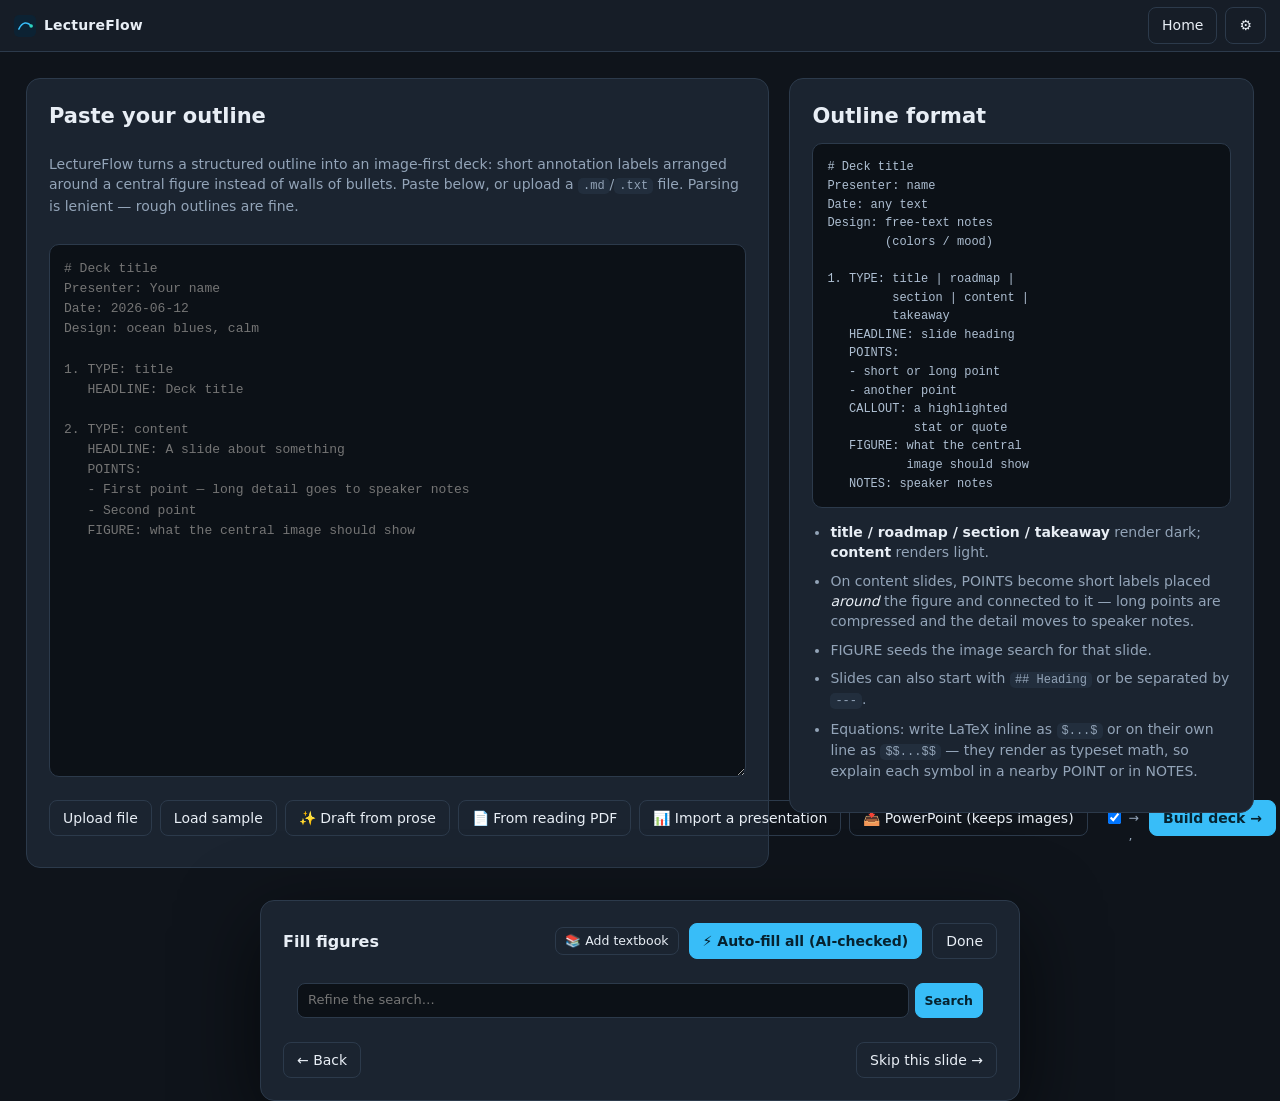
==== index.html @ a4011880 "AI-checked auto-fill + persistent textbook figure library Auto-fill no longer places the first image" ====
<!DOCTYPE html>
<html lang="en">
<head>
<meta charset="UTF-8">
<meta name="viewport" content="width=device-width, initial-scale=1.0">
<title>LectureFlow — image-first presentation builder</title>
<link rel="icon" href="data:image/svg+xml,<svg xmlns='http://www.w3.org/2000/svg' viewBox='0 0 100 100'><rect width='100' height='100' rx='18' fill='%230c2233'/><path d='M22 64 C 38 30, 62 30, 78 50' stroke='%2338bdf8' stroke-width='7' fill='none' stroke-linecap='round'/><circle cx='78' cy='50' r='8' fill='%232dd4bf'/></svg>">
<link rel="stylesheet" href="styles.css">
</head>
<body>

<header id="topbar">
  <div class="brand" id="brand" title="LectureFlow">
    <svg class="brand-mark" viewBox="0 0 100 100" width="22" height="22"><rect width="100" height="100" rx="18" fill="#0c2233"/><path d="M22 64 C 38 30, 62 30, 78 50" stroke="#38bdf8" stroke-width="7" fill="none" stroke-linecap="round"/><circle cx="78" cy="50" r="8" fill="#2dd4bf"/></svg>
    <span class="brand-name">LectureFlow</span>
  </div>
  <input id="deck-title" type="text" placeholder="Untitled deck" spellcheck="false">
  <div class="topbar-actions">
    <button id="btn-undo" class="btn ghost" title="Undo (Ctrl/Cmd+Z)" disabled>↶</button>
    <button id="btn-redo" class="btn ghost" title="Redo (Ctrl/Cmd+Shift+Z)" disabled>↷</button>
    <button id="btn-save" class="btn ghost" title="All changes saved" hidden>✓ Saved</button>
    <button id="btn-decks"   class="btn ghost" title="Home — all your decks">Home</button>
    <button id="btn-outline" class="btn ghost" title="Paste a new outline">＋ Outline</button>
    <div class="dropdown">
      <button id="btn-export" class="btn ghost">Export ▾</button>
      <div class="dropdown-menu" id="export-menu">
        <button id="export-drive">Save to Drive ☁</button>
        <button id="export-pptx">PowerPoint (.pptx)</button>
        <button id="export-pdf">PDF (print)</button>
        <button id="export-html">Standalone HTML</button>
        <button id="export-handout" title="Re-describes every image by looking at it (AI), then downloads a screen-reader-friendly handout for Canvas. Your hand-written descriptions are kept. Upload the .html as a page or Save as PDF.">Accessible export ♿</button>
        <button id="export-outline" title="Download this deck's text as an outline you can bulk-edit and rebuild">Outline (.txt)</button>
      </div>
    </div>
    <button id="btn-settings" class="btn ghost" title="Image provider API keys">⚙</button>
    <button id="btn-present" class="btn primary">▶ Present</button>
  </div>
</header>

<!-- ===================== OUTLINE SCREEN ===================== -->
<main id="screen-outline" class="screen">
  <div class="outline-grid">
    <section class="card outline-left">
      <h1>Paste your outline</h1>
      <p class="muted">LectureFlow turns a structured outline into an image-first deck: short annotation
      labels arranged around a central figure instead of walls of bullets. Paste below, or upload a
      <code>.md</code>/<code>.txt</code> file. Parsing is lenient — rough outlines are fine.</p>
      <textarea id="outline-text" spellcheck="false" placeholder="# Deck title
Presenter: Your name
Date: 2026-06-12
Design: ocean blues, calm

1. TYPE: title
   HEADLINE: Deck title

2. TYPE: content
   HEADLINE: A slide about something
   POINTS:
   - First point — long detail goes to speaker notes
   - Second point
   FIGURE: what the central image should show"></textarea>
      <div class="row outline-actions">
        <button id="btn-outline-file"   class="btn ghost">Upload file</button>
        <button id="btn-outline-sample" class="btn ghost">Load sample</button>
        <button id="btn-outline-prose"  class="btn ghost" title="Paste prose or notes and draft a LectureFlow outline from it">✨ Draft from prose</button>
        <button id="btn-outline-pdf"    class="btn ghost" title="Pick a reading PDF and convert it straight into a LectureFlow outline (uses your Anthropic API key)">📄 From reading PDF</button>
        <button id="btn-outline-import" class="btn ghost" title="Import an existing slide deck (PDF with selectable text) and restyle it into your outline — dense slides are split automatically (uses your Anthropic API key)">📊 Import a presentation</button>
        <button id="btn-outline-pptx"   class="btn ghost" title="Import a PowerPoint (.pptx) directly into a built deck — keeps every image, moves the full text into speaker notes, adds a takeaway to each slide, then pick a theme to restyle (takeaways use your Anthropic API key)">📥 PowerPoint (keeps images)</button>
        <span class="spacer"></span>
        <label class="check" title="Convert em dashes (—) in your outline into commas so labels read as flowing clauses"><input type="checkbox" id="outline-dedash" checked> — → ,</label>
        <button id="btn-outline-build"  class="btn primary">Build deck →</button>
      </div>
    </section>
    <aside class="card outline-right">
      <h2>Outline format</h2>
      <pre class="fmt"># Deck title
Presenter: name
Date: any text
Design: free-text notes
        (colors / mood)

1. TYPE: title | roadmap |
         section | content |
         takeaway
   HEADLINE: slide heading
   POINTS:
   - short or long point
   - another point
   CALLOUT: a highlighted
            stat or quote
   FIGURE: what the central
           image should show
   NOTES: speaker notes</pre>
      <ul class="fmt-notes">
        <li><b>title / roadmap / section / takeaway</b> render dark; <b>content</b> renders light.</li>
        <li>On content slides, POINTS become short labels placed <i>around</i> the figure and connected to it — long points are compressed and the detail moves to speaker notes.</li>
        <li>FIGURE seeds the image search for that slide.</li>
        <li>Slides can also start with <code>## Heading</code> or be separated by <code>---</code>.</li>
        <li>Equations: write LaTeX inline as <code>$...$</code> or on their own line as <code>$$...$$</code> — they render as typeset math, so explain each symbol in a nearby POINT or in NOTES.</li>
      </ul>
    </aside>
  </div>
</main>

<!-- ===================== HOME SCREEN ===================== -->
<main id="screen-home" class="screen" hidden>
  <aside id="home-side">
    <h2>Folders</h2>
    <ul id="folder-list"></ul>
    <button id="btn-new-folder" class="btn small wide">＋ New folder</button>
  </aside>
  <section id="home-main">
    <div id="home-head">
      <h1 id="home-title">All decks</h1>
      <label id="home-sort-wrap" title="Order the decks">
        <select id="home-sort">
          <option value="recent">Recent</option>
          <option value="number">By number (#)</option>
          <option value="name">Name A–Z</option>
        </select>
      </label>
      <span class="spacer"></span>
      <button id="btn-bulk-access" class="btn ghost" hidden title="For each checked deck: re-describe every image (AI), then bundle the slides + accessible handout into one ZIP for Canvas">♿ Accessible export (0)</button>
      <button id="btn-bulk-delete" class="btn ghost danger" hidden title="Delete the decks you've checked">🗑 Delete selected (0)</button>
      <button id="btn-taste" class="btn ghost" title="Analyze the decks you've starred to learn your lecture-design taste">✨ Taste</button>
      <button id="btn-drive" class="btn ghost" title="Browse and open decks from Google Drive">☁ Drive</button>
      <button id="btn-import-deck" class="btn ghost">Import deck</button>
      <button id="btn-batch-outline" class="btn ghost" title="Build a separate deck from each outline .txt file you pick">Batch from outlines</button>
      <button id="btn-from-template" class="btn ghost" title="Start a new deck from a saved skeleton">From template</button>
      <button id="btn-figlib" class="btn ghost" title="Add your course textbook (PDF) once — its figures and captions are saved so Auto-fill checks the textbook before the web">📚 Textbook figures</button>
      <button id="btn-home-pptx" class="btn ghost" title="Import a PowerPoint (.pptx) directly into a built deck — keeps every image, moves the full text into speaker notes, adds a takeaway to each slide, then pick a theme to restyle (takeaways use your Anthropic API key)">📥 Import PowerPoint</button>
      <button id="btn-new-deck" class="btn primary">＋ New deck</button>
    </div>
    <div id="home-grid"></div>
  </section>
</main>

<!-- ===================== EDITOR SCREEN ===================== -->
<main id="screen-editor" class="screen" hidden>

  <!-- left: slide rail -->
  <aside id="rail">
    <ol id="rail-list"></ol>
    <div class="rail-foot">
      <button id="btn-add-slide" class="btn small wide">＋ Slide</button>
      <button id="btn-add-recaps" class="btn small wide" title="Insert (or refresh) a roadmap recap slide before each section, with that section's stop highlighted">🗺 Recap slides</button>
      <button id="btn-fill-figures" class="btn small wide" title="Find a licensed image for every slide that's missing one, in one pass">🖼 Fill figures</button>
    </div>
  </aside>

  <!-- center: canvas -->
  <section id="stage">
    <div id="canvas-toolbar">
      <label>Type
        <select id="type-select">
          <option value="title">Title</option>
          <option value="roadmap">Roadmap</option>
          <option value="section">Section</option>
          <option value="content">Content</option>
          <option value="takeaway">Takeaway</option>
        </select>
      </label>
      <label>Theme
        <select id="theme-select">
          <option value="">Auto</option>
          <option value="dark">Dark</option>
          <option value="light">Light</option>
        </select>
      </label>
      <button id="btn-check" class="btn small" title="Scan the whole deck for readability and structure issues before you present">✓ Check</button>
      <button id="btn-relayout" class="btn small" title="Reset image and label positions to the automatic layout">✦ Re-layout</button>
      <button id="btn-smart-trim" class="btn small" title="Shorten this slide's labels in your learned style — the full text stays in speaker notes and is restorable">✨ Trim labels</button>
      <button id="btn-add-label" class="btn small" title="Add an annotation label">＋ Label</button>
      <button id="btn-add-text" class="btn small" title="Add a free text box">＋ Text</button>
      <button id="btn-add-overlay" class="btn small" title="Add a recurring element shown on every slide (edit it once, updates everywhere)">↻ Recurring</button>
      <button id="btn-add-arrow" class="btn small" title="Draw an arrow between any two points (for flows and concept diagrams)">→</button>
      <span class="sep"></span>
      <span id="sel-tools" hidden>
        <select id="sel-scope" class="sel-scope" hidden title="Which slides this recurring element appears on">
          <option value="all">On all slides</option>
          <option value="content">Content slides</option>
          <option value="title">Title slides</option>
          <option value="section">Section slides</option>
          <option value="takeaway">Takeaway slides</option>
          <option value="roadmap">Roadmap slides</option>
        </select>
        <button id="sel-align-left" class="btn small" title="Align text left" data-align="left">L</button>
        <button id="sel-align-center" class="btn small" title="Align text center" data-align="center">C</button>
        <button id="sel-align-right" class="btn small" title="Align text right" data-align="right">R</button>
        <span class="sel-color-group" title="Text color">
          <input type="color" id="sel-color">
          <button id="sel-color-reset" class="btn small" title="Reset text color">⟲</button>
        </span>
        <span class="sel-color-group" title="Background fill">
          <input type="color" id="sel-bg">
          <button id="sel-bg-clear" class="btn small" title="Remove background fill">⊘</button>
        </span>
        <button id="sel-chip" class="btn small" title="Switch this label between a dark fill (white text) and a beige fill (dark text)">◐</button>
        <button id="sel-truncate" class="btn small" title="Truncate label: click a word to cut the tail there; drag across words to cut a middle piece. Original is kept and restorable.">✄</button>
        <button id="sel-split" class="btn small" title="Split off the truncated tail into a follow-up label. Or: double-click a label, click where to cut, and press Enter twice to split there.">↪</button>
        <button id="sel-front" class="btn small" title="Bring forward">▲</button>
        <button id="sel-back"  class="btn small" title="Send backward">▼</button>
        <button id="sel-cutout" class="btn small" title="Toggle background cut-out (free, in-browser). Alt-click for an HD pass via your remove.bg / PhotoRoom key.">✂</button>
        <button id="sel-alt" class="btn small" title="Edit this image's description (alt text) for accessibility">✎ Alt</button>
        <button id="sel-delete" class="btn small danger" title="Delete element">✕</button>
      </span>
      <span class="spacer"></span>
      <button id="btn-dup-slide" class="btn small" title="Duplicate slide">⧉</button>
      <button id="btn-del-slide" class="btn small danger" title="Delete slide">🗑</button>
      <span id="slide-pos" class="muted"></span>
    </div>

    <div id="canvas-wrap"><div id="canvas-scale"><div id="canvas"></div></div></div>

    <div id="notes-wrap">
      <label for="speaker-notes">Speaker notes</label>
      <textarea id="speaker-notes" placeholder="Notes only you will see while presenting…"></textarea>
    </div>
  </section>

  <!-- right: image + layout panel -->
  <aside id="img-panel">
    <div class="ip-tabs">
      <button class="ip-tab current" data-tab="images">Images</button>
      <button class="ip-tab" data-tab="layout">Layout</button>
      <button class="ip-tab" data-tab="background">Background</button>
      <button class="ip-tab" data-tab="pdf">Readings</button>
    </div>

    <div id="tab-images" class="ip-tab-body">
      <div class="ip-search">
        <input id="ip-query" type="search" placeholder="Search images…">
        <button id="ip-go" class="btn primary small">Search</button>
      </div>
      <div id="ip-alts" class="ip-alts" hidden></div>
      <div class="ip-row">
        <select id="ip-provider" title="Image source">
          <option value="all">All sources</option>
          <option value="openverse">Openverse</option>
          <option value="wikimedia">Wikimedia Commons</option>
          <option value="phylopic">PhyloPic — organism silhouettes (transparent)</option>
          <option value="unsplash">Unsplash (key)</option>
          <option value="pexels">Pexels (key)</option>
          <option value="pixabay">Pixabay (key)</option>
          <option value="google">Google Images — Custom Search (key)</option>
          <option value="serper">Google Images — full web (key)</option>
          <option value="bing">Bing Images (key)</option>
          <option value="brave">Brave Images (key)</option>
        </select>
        <label class="check" title="Remove the background of inserted images so the subject floats on the slide">
          <input type="checkbox" id="ip-cutout"> Cutout
        </label>
        <label class="check" title="Insert images framed with a clean white border">
          <input type="checkbox" id="ip-border" checked> Border
        </label>
        <label class="check" title="Automatically show relevant images when you open a slide">
          <input type="checkbox" id="ip-auto" checked> Auto
        </label>
      </div>
      <label class="check" title="Bias results toward images with a transparent background (PNGs) — handy for logos, icons, and cut-out figures">
        <input type="checkbox" id="ip-transparent"> Transparent background only
      </label>
      <p class="panel-hint">Openly licensed by default (Google Images, if enabled, is not — check
      usage rights before reusing). Seeded from this slide's FIGURE; click or drag a
      result onto the slide. Check an alternate subject to include it too. Attribution is kept and carried into exports.</p>
      <div id="ip-upload-zone" class="ip-upload-zone">
        <span>📁 Drag images from your computer here, or <button id="ip-upload-btn" class="link-btn" type="button">browse</button></span>
        <input id="ip-upload" type="file" accept="image/*" multiple hidden>
      </div>
      <div id="ip-local" hidden>
        <div id="ip-local-head">
          <span id="ip-local-count">Your uploads</span>
          <button id="ip-local-clear" class="link-btn" type="button" title="Remove all uploaded images from the panel">Clear all</button>
        </div>
        <div id="ip-local-results"></div>
      </div>
      <div id="ip-status" class="status" hidden></div>
      <div id="ip-results"></div>
    </div>

    <div id="tab-layout" class="ip-tab-body" hidden>
      <p class="panel-hint">Pick how this slide arranges its content. Your text and images flow into
      the new layout; fine-tune by dragging afterwards.</p>
      <div id="layout-list"></div>
    </div>

    <div id="tab-background" class="ip-tab-body" hidden>
      <p class="panel-hint">Search for an HD photo to use as the background behind every slide.
      Blur it so it stays out of the way, and add a thin frame for a polished look.</p>

      <div id="bg-current" class="bg-current" hidden>
        <img id="bg-current-img" alt="">
        <div class="bg-current-info">
          <div id="bg-current-attr" class="ip-meta"></div>
          <button id="bg-remove" class="btn small danger">Remove background</button>
        </div>
      </div>

      <label class="field">Blur <span id="bg-blur-val">8px</span>
        <input id="bg-blur" type="range" min="0" max="20" step="1" value="8">
      </label>
      <label class="check" title="Show the first slide's background photo sharp (unblurred) while every other slide keeps the blur — great for a striking title slide">
        <input type="checkbox" id="bg-sharp-first"> Keep the first slide sharp <span class="muted">(blur the rest)</span>
      </label>
      <label class="check">
        <input type="checkbox" id="bg-frame"> Thin frame around the slide
      </label>
      <label class="check" title="In Present mode: slow Ken Burns drift on full-slide photos, and reveal points one at a time as you advance">
        <input type="checkbox" id="bg-motion"> Cinematic motion in Present <span class="muted">(drift + reveal)</span>
      </label>
      <label class="field" title="Optional arrows from annotation labels to the figure on the Annotated layout">Annotation arrows
        <select id="bg-arrows">
          <option value="none">None</option>
          <option value="black">Black arrows</option>
          <option value="white">White arrows</option>
        </select>
      </label>
      <label class="field" title="Scales the default text size across every slide (text you've manually resized stays as-is) — handy for matching a projector or room size">Slide text size <span id="bg-textscale-val">100%</span>
        <input id="bg-textscale" type="range" min="0.8" max="1.4" step="0.05" value="1">
      </label>

      <div class="ip-search">
        <input id="bg-query" type="search" placeholder="Search background photos…">
        <button id="bg-go" class="btn primary small">Search</button>
      </div>
      <div id="bg-status" class="status" hidden></div>
      <div id="bg-results"></div>
    </div>

    <div id="tab-pdf" class="ip-tab-body" hidden>
      <p class="panel-hint">Upload a reading (PDF) for this deck. Auto-extract its figures, or click
      "Crop" to open a page and drag a region — then insert figures onto slides.</p>
      <div id="pdf-upload-zone" class="ip-upload-zone">
        <span>📄 Drag a PDF here, or <button id="pdf-upload-btn" class="link-btn" type="button">browse</button></span>
        <input id="pdf-upload" type="file" accept="application/pdf" hidden>
      </div>
      <div id="pdf-doc" hidden>
        <div class="ip-row pdf-nav-row">
          <button id="pdf-prev" class="btn small" title="Previous page">‹</button>
          <span id="pdf-page-indicator"></span>
          <button id="pdf-next" class="btn small" title="Next page">›</button>
          <button id="pdf-remove" class="btn small danger" title="Remove PDF">✕ PDF</button>
        </div>
        <p id="pdf-doc-name" class="panel-hint pdf-doc-name"></p>
        <div class="ip-row">
          <button id="pdf-extract-page" class="btn small">Extract this page</button>
          <button id="pdf-extract-all" class="btn small">Extract all</button>
          <button id="pdf-crop-mode" class="btn small">✂ Crop</button>
        </div>
        <div class="ip-row">
          <label class="check" title="Automatically insert each snipped region onto the current slide"><input type="checkbox" id="pdf-auto-insert"> Auto-insert</label>
          <label class="check" title="Automatically remove the white page background from each snipped figure"><input type="checkbox" id="pdf-auto-cutout" checked> Auto-cutout</label>
        </div>
        <div id="pdf-page-wrap" class="pdf-page-wrap">
          <canvas id="pdf-page-canvas"></canvas>
          <div id="pdf-crop-box" class="pdf-crop-box" hidden></div>
        </div>
      </div>
      <div id="pdf-status" class="status" hidden></div>
      <div id="pdf-figures"></div>
    </div>
  </aside>
</main>

<!-- ===================== SETTINGS ===================== -->
<dialog id="settings-modal" class="modal">
  <form method="dialog">
    <h2>Settings</h2>
    <p class="modal-sub">Keys are stored only in this browser and used directly from your browser to each provider. Openverse and Wikimedia Commons need no key. Unsplash, Pexels, and Pixabay are free with instant signup.</p>
    <label class="field">Unsplash access key
      <input id="set-unsplash" type="password" autocomplete="off" placeholder="from unsplash.com/developers">
    </label>
    <label class="field">Pexels API key
      <input id="set-pexels" type="password" autocomplete="off" placeholder="from pexels.com/api">
    </label>
    <label class="field">Pixabay API key <span class="muted">(free, instant — photos, illustrations &amp; vectors, great for diagrams)</span>
      <input id="set-pixabay" type="password" autocomplete="off" placeholder="from pixabay.com/api/docs">
    </label>
    <label class="field">remove.bg API key <span class="muted">(optional HD background removal — 50 free/month)</span>
      <input id="set-removebg" type="password" autocomplete="off" placeholder="from remove.bg/api">
    </label>
    <label class="field">PhotoRoom API key <span class="muted">(optional HD background removal)</span>
      <input id="set-photoroom" type="password" autocomplete="off" placeholder="from app.photoroom.com/api">
    </label>
    <p class="modal-sub">Background removal uses a free, unlimited in-browser ML model by default (downloads ~5 MB of weights on first use, then cached) — no key needed and no watermarks. The keys above are only used for an optional HD pass when you <strong>Alt-click</strong> the cut-out (✂) button. Note: a PhotoRoom <em>sandbox</em> key (prefixed <code>sandbox_</code>) watermarks every result, so it's skipped — use a live key for HD.</p>
    <label class="field">Google API key <span class="muted">(optional — for Google Images search)</span>
      <input id="set-google-key" type="password" autocomplete="off" placeholder="from Google Cloud Console">
    </label>
    <label class="field">Google Search Engine ID <span class="muted">(from the Programmable Search Engine you create)</span>
      <input id="set-google-cx" type="text" autocomplete="off" placeholder="e.g. 0123456789abcdef0">
    </label>
    <p class="modal-sub">Google Images results aren't pre-filtered by license like the other
    sources — check usage rights before reusing or sharing an image beyond your own slides. Note: by
    default a Programmable Search Engine only searches the sites you list — turn on "Search the entire
    web" in its settings at programmablesearchengine.google.com to get full Google Images breadth.</p>
    <label class="field">Serper API key <span class="muted">(optional — full unrestricted Google Images results, ~2,500 free on signup, then ~$0.001/search)</span>
      <input id="set-serper" type="password" autocomplete="off" placeholder="from serper.dev">
    </label>
    <p class="modal-sub">Serper returns real Google Images results across the whole web — no Custom
    Search Engine setup needed. Not pre-filtered by license — verify usage rights before reuse.</p>
    <label class="field">Bing Image Search API key <span class="muted">(optional — 1,000 free searches/month via Azure free tier)</span>
      <input id="set-bing" type="password" autocomplete="off" placeholder="from portal.azure.com → Bing Search v7">
    </label>
    <p class="modal-sub">Bing Images results aren't pre-filtered by license — verify usage rights before sharing beyond your own slides.</p>
    <label class="field">Brave Search API key <span class="muted">(optional — 2,000 free image searches/month, recurring)</span>
      <input id="set-brave" type="password" autocomplete="off" placeholder="from api.search.brave.com">
    </label>
    <p class="modal-sub">Brave Images results aren't pre-filtered by license — verify usage rights before sharing beyond your own slides.</p>
    <label class="field">Anthropic API key <span class="muted">(optional — for "Draft from prose" AI mode)</span>
      <input id="set-anthropic" type="password" autocomplete="off" placeholder="sk-ant-…">
    </label>
    <hr style="border:none;border-top:1px solid var(--line);margin:20px 0">
    <p style="font-size:13.5px;font-weight:600;margin-bottom:4px">Exports</p>
    <label class="check" title="Replace em dashes (—) with commas everywhere text is exported (slides, handout, PowerPoint). Number ranges like 1979–1980 are left alone."><input type="checkbox" id="set-dedash-export"> Replace em dashes (—) with commas in exports</label>
    <hr style="border:none;border-top:1px solid var(--line);margin:20px 0">
    <p style="font-size:13.5px;font-weight:600;margin-bottom:4px">Google Drive sync</p>
    <label class="field">OAuth Client ID <span class="muted">(create a <em>Web Application</em> OAuth 2.0 credential in <a href="https://console.cloud.google.com/apis/credentials" target="_blank" rel="noopener" style="color:var(--accent)">Google Cloud Console</a>, enable the Drive API, and add this page's origin as an Authorized JavaScript Origin)</span>
      <input id="set-drive-client-id" type="text" autocomplete="off" placeholder="123456789-xxxx.apps.googleusercontent.com">
    </label>
    <div class="modal-actions">
      <button value="cancel" class="btn ghost" type="submit">Cancel</button>
      <button id="set-save" class="btn primary" type="button">Save</button>
    </div>
  </form>
</dialog>

<!-- ===================== GOOGLE DRIVE ===================== -->
<dialog id="drive-modal" class="modal" style="width:min(600px,94vw)">
  <form method="dialog">
    <h2>Google Drive</h2>
    <p class="modal-sub">Your LectureFlow decks backed up to Drive — open from any device.</p>
    <ul id="drive-list" style="list-style:none;padding:0;max-height:380px;overflow-y:auto;margin:12px 0"></ul>
    <div class="modal-actions">
      <button value="cancel" class="btn primary" type="submit">Close</button>
    </div>
  </form>
</dialog>

<dialog id="alt-modal" class="modal" style="width:min(560px,94vw)">
  <form method="dialog">
    <h2>Image description</h2>
    <p class="modal-sub">This is the alt text screen readers announce and accessibility checkers require. Describe what the image shows and why it matters — one clear sentence.</p>
    <div id="alt-preview"></div>
    <textarea id="alt-text" rows="3" placeholder="e.g. A ruby-throated hummingbird hovering at a red flower, wings blurred in motion."></textarea>
    <label class="check" title="Mark purely decorative images so screen readers skip them"><input type="checkbox" id="alt-decorative"> Decorative — no description needed (skip)</label>
    <div id="alt-status" class="status" hidden></div>
    <div class="modal-actions">
      <button id="alt-gen" type="button" class="btn" title="Draft a description from this slide's FIGURE and headline (uses your Anthropic API key)">✨ Suggest</button>
      <span class="spacer"></span>
      <button value="cancel" class="btn ghost" type="submit">Cancel</button>
      <button id="alt-save" type="button" class="btn primary">Save</button>
    </div>
  </form>
</dialog>

<dialog id="check-modal" class="modal" style="width:min(640px,94vw)">
  <form method="dialog">
    <h2>Deck check ✓</h2>
    <p class="modal-sub">A quick scan for things that read badly in front of a class — click any item to jump to that slide.</p>
    <div id="check-summary" class="check-summary"></div>
    <div id="check-list" class="check-list"></div>
    <div class="modal-actions">
      <button value="cancel" class="btn primary" type="submit">Close</button>
    </div>
  </form>
</dialog>

<dialog id="taste-modal" class="modal" style="width:min(620px,94vw)">
  <form method="dialog">
    <h2>Your lecture taste ✨</h2>
    <p class="modal-sub">Learned from the decks you've starred — focused on how you reshape a starting
    outline and how you arrange labels. Star more finished decks and refresh to keep it evolving.</p>
    <div id="taste-meta" class="muted" style="font-size:12.5px;margin:6px 0"></div>
    <div id="taste-profile" style="white-space:pre-wrap;line-height:1.5;font-size:13.5px;color:var(--ink);
      max-height:46vh;overflow-y:auto;background:#0c1117;border:1px solid var(--line);
      border-radius:10px;padding:14px;margin:10px 0"></div>
    <div id="taste-status" class="status" hidden></div>
    <div class="modal-actions">
      <button id="taste-refresh" type="button" class="btn">Analyze / refresh</button>
      <button value="cancel" class="btn primary" type="submit">Close</button>
    </div>
  </form>
</dialog>

<!-- ===================== DECK MANAGER ===================== -->
<dialog id="decks-modal" class="modal">
  <form method="dialog">
    <h2>Your decks</h2>
    <p class="modal-sub">Decks are saved automatically in this browser.</p>
    <ul id="decks-list"></ul>
    <div class="modal-actions">
      <button id="decks-new" class="btn ghost" type="button">＋ New from outline</button>
      <button value="cancel" class="btn primary" type="submit">Close</button>
    </div>
  </form>
</dialog>

<!-- ===================== TEMPLATES ===================== -->
<dialog id="templates-modal" class="modal">
  <form method="dialog">
    <h2>Start from a template</h2>
    <p class="modal-sub">A template keeps the structure, layouts, palette, and recurring elements — the content is blanked for you to fill in.</p>
    <ul id="templates-list"></ul>
    <div class="modal-actions">
      <button value="cancel" class="btn primary" type="submit">Close</button>
    </div>
  </form>
</dialog>

<!-- ===================== TEXTBOOK FIGURE LIBRARY ===================== -->
<dialog id="figlib-modal" class="modal figlib-modal">
  <h2>📚 Textbook figures</h2>
  <p class="modal-sub">Add your course textbook (PDF) once. LectureFlow pulls out every figure with its printed caption and keeps them, so Auto-fill checks your textbook before searching the web. Figures stay in this browser only.</p>
  <ul id="figlib-books"></ul>
  <div id="figlib-status" class="status" hidden></div>
  <div class="fill-actions">
    <span>
      <button id="figlib-add" class="btn primary" type="button">＋ Add a textbook PDF</button>
      <button id="figlib-stop" class="btn ghost" type="button" hidden>Stop (keep what's found)</button>
    </span>
    <button id="figlib-close" class="btn ghost" type="button">Close</button>
  </div>
</dialog>

<!-- ===================== FILL FIGURES ===================== -->
<dialog id="fill-modal" class="modal fill-modal">
  <div class="fill-head">
    <h2>Fill figures</h2>
    <span id="fill-progress" class="muted"></span>
    <span class="spacer"></span>
    <button id="fill-lib" class="btn ghost small" title="Manage the textbook figures Auto-fill searches first">📚 Add textbook</button>
    <button id="fill-auto" class="btn primary" title="For every remaining slide: gather textbook figures + web results, have AI check which one actually fits, and place it — slides with no good match are left for you">⚡ Auto-fill all (AI-checked)</button>
    <button id="fill-close" class="btn ghost">Done</button>
  </div>
  <div id="fill-slidehead" class="fill-slidehead"></div>
  <div class="ip-search">
    <input id="fill-query" type="search" placeholder="Refine the search…">
    <button id="fill-go" class="btn primary small">Search</button>
  </div>
  <div id="fill-status" class="status" hidden></div>
  <div id="fill-grid" class="fill-grid"></div>
  <div class="fill-actions">
    <button id="fill-back" class="btn ghost">← Back</button>
    <button id="fill-skip" class="btn ghost">Skip this slide →</button>
  </div>
</dialog>

<!-- ===================== DRAFT FROM PROSE ===================== -->
<dialog id="prose-modal" class="modal prose-modal">
  <form method="dialog">
    <h2>Draft an outline from prose</h2>
    <p class="modal-sub">Paste notes, a textbook passage, or a transcript. LectureFlow drafts a LectureFlow outline (image-first by default) that you can review and edit before building.</p>
    <textarea id="prose-text" spellcheck="false" placeholder="Paste your prose / notes here…"></textarea>
    <div class="row">
      <label class="check"><input type="radio" name="prose-mode" value="heuristic" checked> Quick (offline)</label>
      <label class="check"><input type="radio" name="prose-mode" value="ai"> AI (Claude API)</label>
      <span class="spacer"></span>
    </div>
    <div id="prose-ai-opts" hidden>
      <label class="field">Anthropic API key <input id="prose-key" type="password" placeholder="sk-ant-… (saved in this browser)"></label>
      <label class="field">Model <input id="prose-model" type="text" value="claude-sonnet-4-6"></label>
    </div>
    <div id="prose-status" class="status" hidden></div>
    <div class="modal-actions">
      <button value="cancel" class="btn ghost" type="submit">Cancel</button>
      <button id="prose-generate" class="btn primary" type="button">Generate outline</button>
    </div>
  </form>
</dialog>

<!-- ===================== PRESENT MODE ===================== -->
<div id="present-overlay" hidden>
  <div id="present-stage"></div>
  <div id="present-notes" hidden></div>
  <div id="present-hud">
    <span id="present-counter"></span>
    <div class="present-hud-right">
      <span class="muted">← → navigate · S notes · Esc exit</span>
      <button id="present-exit" class="btn ghost small" title="Exit presentation">✕ Exit</button>
    </div>
  </div>
</div>

<div id="print-area" aria-hidden="true"></div>
<input type="file" id="file-outline" accept=".txt,.md,.markdown,.text,text/*" hidden>
<input type="file" id="file-outline-pdf" accept=".pdf,application/pdf" hidden>
<input type="file" id="file-import-pdf" accept=".pdf,application/pdf" hidden>
<input type="file" id="file-figlib" accept=".pdf,application/pdf" hidden>
<input type="file" id="file-outline-pptx" accept=".pptx,application/vnd.openxmlformats-officedocument.presentationml.presentation" hidden>
<input type="file" id="file-import" accept=".json,application/json" hidden>
<input type="file" id="file-outline-batch" accept=".txt,.md,.markdown,.text,text/*" multiple hidden>
<div id="toast" hidden></div>

<script src="app.js"></script>
</body>
</html>
---- styles.css ----
/* ============================================================
   LectureFlow — app chrome.
   (Slide visual styles live in SLIDE_CSS inside app.js so the
   editor, present mode, and HTML/PDF exports render identically.)
   ============================================================ */

:root{
  --bg:#0f141b;
  --bg2:#161d27;
  --panel:#1b2430;
  --panel2:#222e3d;
  --line:#2c3a4b;
  --ink:#e8eef5;
  --ink-dim:#93a4b8;
  --accent:#38bdf8;
  --accent2:#2dd4bf;
  --danger:#f87171;
  --radius:10px;
}

*{box-sizing:border-box}
[hidden]{display:none !important}
html,body{height:100%}
body{
  margin:0;
  font:14px/1.45 ui-sans-serif,system-ui,"Segoe UI",Roboto,Helvetica,Arial,sans-serif;
  background:var(--bg);
  color:var(--ink);
  overflow:hidden;
}
h1,h2,h3{margin:0 0 .4em;font-weight:650}
.muted{color:var(--ink-dim)}
.spacer{flex:1}
code{background:var(--panel2);padding:1px 5px;border-radius:5px;font-size:12px}

/* ---------- buttons ---------- */
.btn{
  appearance:none;border:1px solid var(--line);border-radius:8px;
  background:var(--panel2);color:var(--ink);
  padding:7px 13px;font:inherit;cursor:pointer;white-space:nowrap;
}
.btn:hover{border-color:#3d5066;background:#283648}
.btn.primary{background:var(--accent);border-color:var(--accent);color:#06222f;font-weight:650}
.btn.primary:hover{background:#5cc9f9}
.btn.ghost{background:transparent}
.btn.ghost:hover{background:var(--panel2)}
.btn.small{padding:4px 9px;font-size:12.5px}
.btn.danger{color:var(--danger)}
.btn.wide{width:100%}
#btn-save{min-width:76px;font-size:12.5px;opacity:.7;transition:opacity .2s,color .2s}
#btn-save:hover{opacity:1}
#btn-save.save-pending{color:var(--ink-dim)}
#btn-save.save-failed{color:#f87171;opacity:1;font-weight:600}
.btn:disabled{opacity:.45;cursor:default}
.btn.small.active{background:var(--accent);border-color:var(--accent);color:#06222f;font-weight:650}

/* ---------- topbar ---------- */
#topbar{
  height:52px;display:flex;align-items:center;gap:12px;
  padding:0 14px;background:var(--bg2);border-bottom:1px solid var(--line);
}
.brand{display:flex;align-items:center;gap:8px;font-weight:700;letter-spacing:.2px}
.brand-mark{display:block;border-radius:5px}
#deck-title{
  flex:0 1 340px;background:transparent;border:1px solid transparent;border-radius:8px;
  color:var(--ink);font:inherit;font-weight:600;padding:6px 10px;min-width:120px;
}
#deck-title:hover{border-color:var(--line)}
#deck-title:focus{border-color:var(--accent);outline:none;background:var(--panel)}
.topbar-actions{margin-left:auto;display:flex;align-items:center;gap:8px}

.dropdown{position:relative}
.dropdown-menu{
  position:absolute;right:0;top:calc(100% + 6px);z-index:50;display:none;
  background:var(--panel);border:1px solid var(--line);border-radius:var(--radius);
  min-width:200px;padding:5px;box-shadow:0 12px 30px rgba(0,0,0,.45);
}
.dropdown.open .dropdown-menu{display:block}
.dropdown-menu button{
  display:block;width:100%;text-align:left;background:none;border:0;color:var(--ink);
  padding:8px 10px;border-radius:7px;font:inherit;cursor:pointer;
}
.dropdown-menu button:hover{background:var(--panel2)}

/* ---------- screens ---------- */
.screen{height:calc(100vh - 52px)}

/* ---------- outline screen ---------- */
#screen-outline{overflow:auto;padding:26px}
.outline-grid{
  display:grid;grid-template-columns:minmax(420px,1.6fr) minmax(280px,1fr);
  gap:20px;max-width:1240px;margin:0 auto;align-items:start;
}
.card{
  background:var(--panel);border:1px solid var(--line);border-radius:14px;padding:22px;
}
.outline-left{display:flex;flex-direction:column;min-height:calc(100vh - 110px)}
#outline-text{
  flex:1;min-height:380px;resize:vertical;margin:14px 0;
  background:#0c1117;color:var(--ink);border:1px solid var(--line);border-radius:10px;
  padding:14px;font:13px/1.55 ui-monospace,SFMono-Regular,Menlo,Consolas,monospace;
}
#outline-text:focus{outline:none;border-color:var(--accent)}
.row{display:flex;gap:8px;align-items:center}
.fmt{
  background:#0c1117;border:1px solid var(--line);border-radius:10px;padding:14px;
  font:12px/1.55 ui-monospace,SFMono-Regular,Menlo,Consolas,monospace;color:#aebfd2;
  white-space:pre;overflow:auto;
}
.fmt-notes{margin:14px 0 0;padding-left:18px;color:var(--ink-dim)}
.fmt-notes li{margin-bottom:8px}
.fmt-notes b,.fmt-notes i{color:var(--ink)}

/* ---------- home screen ---------- */
#screen-home{display:flex;min-height:0}
#home-side{
  width:230px;flex:none;background:var(--bg2);border-right:1px solid var(--line);
  padding:18px 14px;display:flex;flex-direction:column;gap:8px;overflow-y:auto;
}
#home-side h2{font-size:12px;text-transform:uppercase;letter-spacing:.8px;color:var(--ink-dim);margin:0 0 6px 4px}
#folder-list{list-style:none;margin:0 0 10px;padding:0;display:flex;flex-direction:column;gap:3px}
#folder-list li{
  display:flex;align-items:center;gap:8px;padding:8px 10px;border-radius:8px;cursor:pointer;font-size:13.5px;
}
#folder-list li:hover{background:var(--panel2)}
#folder-list li.current{background:var(--panel2);color:var(--accent)}
#folder-list li .fl-count{margin-left:auto;font-size:11px;color:var(--ink-dim)}
#folder-list li.drop-target{outline:2px dashed var(--accent);outline-offset:-2px}
#folder-list li .fl-del{opacity:0;color:var(--danger);font-size:12px}
#folder-list li:hover .fl-del{opacity:.8}
#home-main{flex:1;min-width:0;display:flex;flex-direction:column;overflow:hidden}
#home-head{display:flex;flex-wrap:wrap;align-items:center;gap:10px;padding:18px 26px;border-bottom:1px solid var(--line)}
#home-head h1{margin:0;font-size:22px;white-space:nowrap}
#home-grid{
  flex:1;min-height:0;overflow-y:auto;padding:22px 26px;display:grid;gap:18px;
  align-content:start;grid-auto-rows:max-content;
  grid-template-columns:repeat(auto-fill,minmax(260px,1fr));
  scrollbar-width:thin;scrollbar-color:var(--line) transparent;
}
#home-grid::-webkit-scrollbar{width:12px}
#home-grid::-webkit-scrollbar-thumb{background:var(--line);border-radius:6px;border:3px solid var(--bg)}
#home-grid::-webkit-scrollbar-thumb:hover{background:var(--ink-dim)}
.deck-card{
  background:var(--panel);border:1px solid var(--line);border-radius:12px;overflow:hidden;
  display:flex;flex-direction:column;cursor:pointer;transition:border-color .12s,transform .12s;
}
.deck-card:hover{border-color:var(--accent);transform:translateY(-2px)}
/* height:0 + padding-bottom:56.25% gives a reliable 16:9 box in any layout
   context (aspect-ratio was collapsing inside the flex card); the scaled-down
   slide is absolutely positioned inside it */
.deck-card .dc-thumb{width:100%;flex:none;box-sizing:content-box;height:0;padding-bottom:56.25%;background:#000;overflow:hidden;position:relative}
.deck-card.starred{border-color:var(--accent)}
.dc-star{position:absolute;top:7px;right:7px;z-index:5;width:30px;height:30px;border-radius:50%;
  border:none;cursor:pointer;font-size:16px;line-height:1;display:flex;align-items:center;justify-content:center;
  background:rgba(8,16,26,.55);color:#fff;backdrop-filter:blur(2px);transition:transform .1s,background .1s}
.dc-star:hover{transform:scale(1.12);background:rgba(8,16,26,.78)}
.dc-star.on{color:#ffd45e}
.dc-select{position:absolute;top:7px;left:7px;z-index:5;display:flex;align-items:center;justify-content:center;
  width:30px;height:30px;border-radius:8px;background:rgba(8,16,26,.55);backdrop-filter:blur(2px);cursor:pointer}
.dc-select input{width:17px;height:17px;cursor:pointer;accent-color:var(--accent)}
.deck-card.selected{border-color:var(--accent);box-shadow:0 0 0 2px var(--accent) inset}
.deck-card .dc-body{padding:12px 14px}
.deck-card .dc-title{font-weight:650;font-size:15px;margin-bottom:3px;overflow:hidden;text-overflow:ellipsis;white-space:nowrap}
.deck-card .dc-meta{font-size:11.5px;color:var(--ink-dim)}
.deck-card .dc-actions{
  display:flex;gap:4px;align-items:center;padding:8px 10px;border-top:1px solid var(--line);flex-wrap:wrap;
}
.deck-card .dc-actions .btn{padding:3px 8px;font-size:11.5px}
.deck-card .dc-actions select{
  background:var(--panel2);color:var(--ink);border:1px solid var(--line);border-radius:6px;
  font-size:11px;padding:2px 4px;margin-left:auto;max-width:110px;
}
.home-empty{grid-column:1/-1;color:var(--ink-dim);text-align:center;padding:60px 20px}

/* ---------- editor layout ---------- */
#screen-editor{display:flex;min-height:0}

/* rail */
#rail{
  width:188px;flex:none;display:flex;flex-direction:column;
  background:var(--bg2);border-right:1px solid var(--line);
}
#rail-list{list-style:none;margin:0;padding:10px;overflow-y:auto;flex:1;display:flex;flex-direction:column;gap:10px}
.rail-item{position:relative;cursor:pointer;border-radius:8px}
.rail-item .thumb-box{
  border:2px solid var(--line);border-radius:8px;overflow:hidden;background:#000;
  width:160px;height:90px;position:relative;
}
.rail-item.current .thumb-box{border-color:var(--accent)}
.rail-item .thumb-meta{
  display:flex;gap:6px;align-items:center;font-size:10.5px;color:var(--ink-dim);
  padding:3px 2px 0;
}
.rail-item .type-tag{
  background:var(--panel2);border-radius:4px;padding:0 5px;text-transform:uppercase;
  letter-spacing:.4px;font-size:9px;line-height:14px;
}
.rail-item.drag-over{outline:2px dashed var(--accent);outline-offset:2px}
.rail-foot{padding:10px;border-top:1px solid var(--line);display:flex;flex-direction:column;gap:6px}

/* stage */
#stage{flex:1;display:flex;flex-direction:column;min-width:0}
#canvas-toolbar{
  display:flex;align-items:center;gap:8px;padding:8px 14px;
  border-bottom:1px solid var(--line);background:var(--bg2);flex-wrap:wrap;
}
#canvas-toolbar label{display:flex;align-items:center;gap:6px;font-size:12.5px;color:var(--ink-dim)}
#canvas-toolbar select,#home-head select{
  background:var(--panel2);color:var(--ink);border:1px solid var(--line);
  border-radius:7px;padding:4px 7px;font:inherit;font-size:12.5px;
}
#home-sort-wrap{display:inline-flex;align-items:center}
#canvas-toolbar .sep{width:1px;height:20px;background:var(--line)}
#sel-tools{display:inline-flex;align-items:center;gap:4px}
/* click-to-cut truncation: chip words become clickable; everything past the cut dims */
.lf-cut-wrap .lf-cut-word{cursor:pointer;border-radius:3px;padding:0 1px;transition:background .08s,opacity .08s}
.lf-cut-wrap .lf-cut-word:hover{background:rgba(56,189,248,.85);color:#06222f;box-shadow:3px 0 0 rgba(56,189,248,.85)}
.lf-cut-wrap .lf-cut-word.cut{opacity:.32;text-decoration:line-through}
.lf-cut-wrap .lf-cut-word.pending{background:rgba(248,113,113,.9);color:#fff;box-shadow:none;text-decoration:none;opacity:1}
.sel-scope{height:26px;border-radius:6px;border:1px solid var(--line);background:var(--card,#fff);
  color:inherit;font-size:12px;padding:0 4px;cursor:pointer}
.sel-color-group{display:inline-flex;align-items:center;gap:2px}
.sel-color-group input[type="color"]{
  width:24px;height:24px;padding:0;border:1px solid var(--line);border-radius:6px;
  background:none;cursor:pointer;
}
.sel-color-group input[type="color"]:disabled{opacity:.4;cursor:default}

#canvas-wrap{
  flex:1;min-height:0;display:flex;align-items:center;justify-content:center;
  padding:18px;background:
    radial-gradient(1200px 500px at 50% -10%,#18222e 0%,transparent 60%),var(--bg);
  overflow:hidden;position:relative;
}
#canvas-scale{position:relative;flex:none;box-shadow:0 20px 60px rgba(0,0,0,.55);border-radius:6px;overflow:hidden}
#canvas{transform-origin:top left}

#notes-wrap{border-top:1px solid var(--line);background:var(--bg2);padding:8px 14px 12px}
#notes-wrap label{font-size:11.5px;color:var(--ink-dim);text-transform:uppercase;letter-spacing:.6px}
#speaker-notes{
  display:block;width:100%;height:64px;margin-top:5px;resize:vertical;
  background:#0c1117;color:var(--ink);border:1px solid var(--line);border-radius:8px;
  padding:8px 10px;font:inherit;font-size:13px;
}
#speaker-notes:focus{outline:none;border-color:var(--accent)}

/* ---------- image panel ---------- */
#img-panel{
  width:300px;flex:none;display:flex;flex-direction:column;
  background:var(--bg2);border-left:1px solid var(--line);
}
#img-panel{position:relative}
.ip-tabs{display:flex;border-bottom:1px solid var(--line);background:var(--bg2)}
.ip-tab{
  flex:1;background:none;border:0;border-bottom:2px solid transparent;color:var(--ink-dim);
  padding:11px 8px;font:inherit;font-size:13px;font-weight:600;cursor:pointer;
}
.ip-tab:hover{color:var(--ink)}
.ip-tab.current{color:var(--accent);border-bottom-color:var(--accent)}
.ip-tab-body{flex:1;display:flex;flex-direction:column;min-height:0}
#layout-list{
  flex:1;overflow-y:auto;padding:6px 14px 14px;
  display:grid;grid-template-columns:1fr 1fr;gap:10px;align-content:start;
}
.layout-card{
  border:1px solid var(--line);border-radius:9px;overflow:hidden;cursor:pointer;background:var(--panel);
  transition:border-color .12s;
}
.layout-card:hover{border-color:var(--accent)}
.layout-card.current{border-color:var(--accent);box-shadow:0 0 0 1px var(--accent) inset}
.layout-card svg{display:block;width:100%;height:auto;background:#0c1117}
.layout-card .lc-name{padding:5px 7px;font-size:11px;color:var(--ink-dim);text-align:center;
  white-space:nowrap;overflow:hidden;text-overflow:ellipsis}
.layout-card.current .lc-name{color:var(--accent)}
.layout-note{padding:14px;color:var(--ink-dim);font-size:12.5px;grid-column:1/-1}

.panel-head{display:flex;align-items:center;justify-content:space-between;padding:12px 14px 6px}
.panel-head h2{margin:0;font-size:14px}
.pill{
  background:var(--panel2);border:1px solid var(--line);border-radius:99px;
  font-size:10px;padding:2px 8px;color:var(--accent2);letter-spacing:.3px;
}
.ip-search{display:flex;gap:6px;padding:4px 14px 0}
.ip-search input{
  flex:1;min-width:0;background:#0c1117;color:var(--ink);border:1px solid var(--line);
  border-radius:8px;padding:7px 10px;font:inherit;font-size:13px;
}
.ip-search input:focus{outline:none;border-color:var(--accent)}
.ip-alts{display:flex;flex-wrap:wrap;gap:6px;padding:8px 14px 0}
.ip-alt-chip{
  display:flex;align-items:center;gap:5px;font-size:12px;color:var(--ink-dim);cursor:pointer;
  border:1px solid var(--line);border-radius:999px;padding:4px 10px 4px 8px;background:var(--panel2);
}
.ip-alt-chip:hover{border-color:var(--accent)}
.ip-alt-chip.active{border-color:var(--accent);color:var(--ink)}
.ip-alt-chip input{accent-color:var(--accent);margin:0}
.ip-row{display:flex;flex-wrap:wrap;gap:8px 10px;align-items:center;padding:8px 14px 0}
.ip-row select{
  flex:1;min-width:0;background:var(--panel2);color:var(--ink);border:1px solid var(--line);
  border-radius:7px;padding:5px 7px;font:inherit;font-size:12.5px;
}
.check{display:flex;align-items:center;gap:5px;font-size:12.5px;color:var(--ink-dim);cursor:pointer}
.panel-hint{font-size:11.5px;color:var(--ink-dim);padding:8px 14px 4px;margin:0}
.status{
  margin:6px 14px;padding:7px 10px;border-radius:8px;font-size:12px;
  background:var(--panel2);border:1px solid var(--line);color:var(--ink-dim);
}
.status.err{color:var(--danger);border-color:#5c2e2e}
.ip-upload-zone{
  margin:8px 14px 0;padding:10px 12px;border:1.5px dashed var(--line);border-radius:8px;
  font-size:12px;color:var(--ink-dim);text-align:center;transition:border-color .12s,background .12s;
}
.ip-upload-zone.drag-over{border-color:var(--accent);background:var(--panel2)}
.link-btn{
  background:none;border:0;padding:0;font:inherit;font-size:inherit;color:var(--accent);
  cursor:pointer;text-decoration:underline;
}
#ip-local{display:flex;flex-direction:column;flex:none;border-bottom:1px solid var(--line);margin-bottom:2px}
#ip-local-head{
  display:flex;align-items:center;justify-content:space-between;
  padding:8px 14px 2px;font-size:11px;color:var(--ink-dim);font-weight:600;letter-spacing:.2px;
}
#ip-local-results{
  padding:8px 14px 10px;display:flex;flex-direction:column;gap:12px;
  max-height:230px;overflow-y:auto;
}
.ip-local-rm{cursor:pointer;color:var(--danger);margin-left:6px;white-space:nowrap}
.ip-local-rm:hover{text-decoration:underline}
/* corner remove button on uploaded cells — clearer than a text link */
.ip-cell .ip-cell-x{
  position:absolute;top:6px;right:6px;z-index:6;width:22px;height:22px;border:0;border-radius:50%;
  background:rgba(8,14,22,.78);color:#fff;font-size:13px;line-height:22px;text-align:center;
  cursor:pointer;opacity:0;transition:opacity .12s;padding:0;
}
.ip-cell:hover .ip-cell-x{opacity:1}
.ip-cell .ip-cell-x:hover{background:var(--danger)}
#ip-results,#bg-results{
  flex:1;min-height:0;overflow-y:auto;padding:8px 14px 14px;
  display:flex;flex-direction:column;gap:12px;align-content:start;
}
/* tidy, visible scrollbars in the side-panel scroll areas */
#ip-results,#bg-results,#ip-local-results,#layout-list,#pdf-figures{scrollbar-width:thin;scrollbar-color:var(--line) transparent}
#ip-results::-webkit-scrollbar,#bg-results::-webkit-scrollbar,#ip-local-results::-webkit-scrollbar,#layout-list::-webkit-scrollbar,#pdf-figures::-webkit-scrollbar{width:10px}
#ip-results::-webkit-scrollbar-thumb,#bg-results::-webkit-scrollbar-thumb,#ip-local-results::-webkit-scrollbar-thumb,#layout-list::-webkit-scrollbar-thumb,#pdf-figures::-webkit-scrollbar-thumb{background:var(--line);border-radius:6px;border:2px solid var(--bg2)}
#ip-results::-webkit-scrollbar-thumb:hover,#bg-results::-webkit-scrollbar-thumb:hover,#ip-local-results::-webkit-scrollbar-thumb:hover,#layout-list::-webkit-scrollbar-thumb:hover,#pdf-figures::-webkit-scrollbar-thumb:hover{background:var(--ink-dim)}
.ip-cell{
  position:relative;border-radius:9px;overflow:hidden;cursor:pointer;
  border:1px solid var(--line);background:#0c1117;
  flex:0 0 auto;                 /* don't let the column flex squeeze cells flat — let the list scroll */
}
.ip-cell:hover{border-color:var(--accent)}
/* full image, never cropped or overlapping — letterboxed into a consistent-height frame */
.ip-cell .ip-imgwrap{
  display:flex;align-items:center;justify-content:center;
  background:#0c1117;width:100%;height:190px;overflow:hidden;
}
.ip-cell img{display:block;width:100%;height:100%;object-fit:contain}
.ip-cell .ip-meta{
  padding:6px 8px 7px;font-size:10.5px;line-height:1.35;color:#cdd9e6;
  border-top:1px solid var(--line);
  white-space:nowrap;overflow:hidden;text-overflow:ellipsis;
}
.ip-cell .ip-meta .lic{color:var(--accent2)}
.ip-cell .ip-src{
  position:absolute;top:6px;left:6px;background:rgba(0,0,0,.7);border-radius:4px;
  font-size:8.5px;padding:1px 6px;letter-spacing:.3px;color:#cfe0ef;text-transform:uppercase;
}
.ip-cell .ip-add{
  position:absolute;top:6px;right:6px;background:var(--accent);color:#06222f;
  border-radius:6px;font-size:11px;font-weight:700;padding:3px 8px;opacity:0;transition:opacity .12s;
}
.ip-cell:hover .ip-add{opacity:1}

.bg-current{display:flex;gap:10px;align-items:center;padding:10px 14px 0}
.bg-current img{width:88px;height:58px;object-fit:cover;border-radius:6px;border:1px solid var(--line);background:#0c1117}
.bg-current-info{flex:1;display:flex;flex-direction:column;gap:6px;min-width:0}
.bg-current-info .ip-meta{font-size:11px;color:var(--ink-dim);white-space:nowrap;overflow:hidden;text-overflow:ellipsis}
.bg-current-info .ip-meta .lic{color:var(--accent2)}
#tab-background .field{padding:0 14px;margin:10px 0}
#tab-background .check{padding:0 14px;margin:10px 0}
#bg-blur,#bg-textscale{accent-color:var(--accent);padding:0;height:auto;width:100%;margin-top:5px;background:none;border:none}

/* ---------- PDF readings / figure extraction ---------- */
.pdf-nav-row{flex-wrap:nowrap;gap:4px}
#pdf-page-indicator{flex:1;text-align:center;font-size:12px;color:var(--ink-dim)}
.pdf-doc-name{padding-top:2px!important;padding-bottom:2px!important;margin:0!important;
  white-space:nowrap;overflow:hidden;text-overflow:ellipsis}
.pdf-page-wrap{
  position:relative;margin:8px 14px 0;border:1px solid var(--line);border-radius:8px;
  background:#0c1117;overflow:auto;max-height:220px;
}
#pdf-page-canvas{display:block;max-width:100%}
.pdf-page-wrap.crop-mode #pdf-page-canvas{cursor:crosshair}
.pdf-crop-box{
  position:absolute;border:2px dashed var(--accent);background:rgba(110,168,254,.18);
  pointer-events:none;
}
#pdf-figures{
  padding:10px 14px 14px;display:flex;flex-direction:column;gap:12px;overflow-y:auto;
}
.pdf-fig-cut{cursor:pointer;color:var(--accent2);margin-left:6px;white-space:nowrap;font-size:10.5px}
.pdf-fig-cut:hover{text-decoration:underline}
/* override ip-meta's single-line ellipsis so the insert button + actions wrap */
#pdf-figures .ip-cell .ip-meta{
  white-space:normal;overflow:visible;display:flex;flex-wrap:wrap;align-items:center;gap:4px;
}
.pdf-fig-insert{font-size:10px!important;padding:3px 8px!important;margin:0!important}

/* ---------- modals ---------- */
.modal{
  border:1px solid var(--line);border-radius:14px;background:var(--panel);color:var(--ink);
  padding:22px;width:min(480px,92vw);box-shadow:0 24px 80px rgba(0,0,0,.6);
}
.modal::backdrop{background:rgba(5,8,12,.65)}
.modal-sub{color:var(--ink-dim);font-size:13px;margin-top:-4px}
.field{display:block;margin:12px 0;font-size:13px;color:var(--ink-dim)}
.field input,.field select,.field textarea{
  display:block;width:100%;margin-top:5px;background:#0c1117;color:var(--ink);
  border:1px solid var(--line);border-radius:8px;padding:8px 10px;font:inherit;
}
.field input:focus{outline:none;border-color:var(--accent)}
.modal-actions{display:flex;justify-content:flex-end;gap:8px;margin-top:18px}

/* image description (alt text) modal */
#alt-preview{margin:6px 0 10px;border-radius:10px;overflow:hidden;background:#0c1117;border:1px solid var(--line);max-height:220px;display:flex;justify-content:center}
#alt-preview img{max-width:100%;max-height:220px;object-fit:contain}
#alt-text{width:100%;resize:vertical;background:#0c1117;color:var(--ink);border:1px solid var(--line);border-radius:10px;padding:10px 12px;font:inherit;font-size:13.5px}
#alt-text:focus{outline:none;border-color:var(--accent)}
#alt-text:disabled{opacity:.5}

/* deck check modal */
.check-summary{font-size:13.5px;color:var(--ink-dim);margin:8px 0 10px}
.check-summary.ok{color:var(--accent2);font-weight:600}
.check-list{display:flex;flex-direction:column;gap:8px;max-height:52vh;overflow-y:auto}
.check-row{display:flex;gap:10px;align-items:flex-start;text-align:left;width:100%;
  background:#0c1117;border:1px solid var(--line);border-left-width:3px;border-radius:9px;
  padding:10px 12px;cursor:pointer;color:var(--ink);font:inherit;transition:border-color .12s}
.check-row:hover{border-color:var(--accent)}
.check-row.warn{border-left-color:#f5a524}
.check-row.info{border-left-color:var(--accent)}
.check-badge{flex:none;min-width:24px;height:24px;padding:0 6px;border-radius:6px;background:var(--panel2);
  color:var(--ink-dim);font-size:12px;font-weight:700;display:flex;align-items:center;justify-content:center}
.check-row-title{font-weight:600;font-size:13.5px;margin-bottom:2px}
.check-row-detail{font-size:12px;color:var(--ink-dim);line-height:1.4}

#decks-list,#templates-list{list-style:none;margin:10px 0;padding:0;max-height:320px;overflow-y:auto}
.drive-item{display:flex;align-items:center;gap:10px;padding:9px 10px;border:1px solid var(--line);border-radius:9px;margin-bottom:7px}
.drive-item-info{flex:1;min-width:0}
.drive-item-name{font-weight:600;font-size:14px;overflow:hidden;text-overflow:ellipsis;white-space:nowrap}
.drive-item-meta{font-size:11.5px;color:var(--ink-dim);margin-top:2px}
.drive-item-btns{display:flex;gap:6px;flex-shrink:0}
.figlib-modal{width:min(620px,94vw)}
#figlib-books{list-style:none;padding:0;margin:12px 0}
#figlib-books .dk-name{flex:1;min-width:0;overflow:hidden;text-overflow:ellipsis;white-space:nowrap}
#figlib-books .dk-meta{font-size:11px;color:var(--ink-dim);white-space:nowrap}
#decks-list li,#templates-list li,#figlib-books li{
  display:flex;align-items:center;gap:10px;padding:9px 10px;border:1px solid var(--line);
  border-radius:9px;margin-bottom:7px;
}
#decks-list li.current{border-color:var(--accent)}
#decks-list .dk-name,#templates-list .dk-name{flex:1;min-width:0;overflow:hidden;text-overflow:ellipsis;white-space:nowrap;cursor:pointer}
#decks-list .dk-meta,#templates-list .dk-meta{font-size:11px;color:var(--ink-dim);white-space:nowrap}

/* ---------- draft from prose ---------- */
.prose-modal{width:min(640px,94vw)}
#prose-text{
  display:block;width:100%;min-height:220px;resize:vertical;margin:10px 0;
  background:#0c1117;color:var(--ink);border:1px solid var(--line);border-radius:8px;
  padding:10px;font:13px/1.55 ui-monospace,SFMono-Regular,Menlo,Consolas,monospace;
}
#prose-text:focus{outline:none;border-color:var(--accent)}
#prose-ai-opts .field{margin:8px 0}

/* ---------- fill figures ---------- */
.fill-modal{width:min(760px,94vw);max-height:88vh;display:flex;flex-direction:column;gap:10px}
.fill-head{display:flex;align-items:center;gap:10px}
.fill-head h2{margin:0;font-size:16px}
.fill-slidehead{font-size:13px;color:var(--ink-dim)}
.fill-grid{
  display:grid;grid-template-columns:repeat(3,1fr);gap:10px;
  overflow-y:auto;max-height:50vh;padding:2px;
}
.fill-grid .ip-cell{flex:none}
.fill-grid .ip-imgwrap{height:120px}
.fill-actions{display:flex;justify-content:space-between;gap:8px}

/* ---------- present mode ---------- */
#present-overlay{
  position:fixed;inset:0;z-index:200;background:#000;
  display:flex;flex-direction:column;align-items:center;justify-content:center;
}
#present-stage{position:relative;overflow:hidden}
#present-stage>.slide{position:absolute;left:0;top:0}
#present-notes{
  position:fixed;left:0;right:0;bottom:0;max-height:30vh;overflow-y:auto;
  background:rgba(10,14,20,.93);border-top:1px solid var(--line);
  padding:14px 22px;font-size:16px;color:#dbe6f1;white-space:pre-wrap;z-index:210;
}
#present-hud{
  position:fixed;left:0;right:0;bottom:8px;display:flex;justify-content:space-between;
  padding:0 16px;font-size:12px;color:#5c6c7e;z-index:205;pointer-events:none;
}
.present-hud-right{display:flex;align-items:center;gap:10px}
#present-exit{
  pointer-events:auto;color:#9fb2c4;border-color:#3a4759;
  padding:4px 10px;font-size:12px;
}
#present-exit:hover{background:rgba(255,255,255,.08)}

/* ---------- toast ---------- */
#toast{
  position:fixed;bottom:22px;left:50%;transform:translateX(-50%);z-index:300;
  background:var(--panel);border:1px solid var(--line);border-radius:10px;
  padding:10px 16px;font-size:13px;box-shadow:0 10px 30px rgba(0,0,0,.5);
  max-width:70vw;
}

/* ---------- print ---------- */
#print-area{display:none}

/* ---------- editor-only affordances on the slide ---------- */
#canvas .lf-img,#canvas .lf-box{cursor:grab}
#canvas .lf-img:active,#canvas .lf-box:active{cursor:grabbing}
#canvas .lf-img.selected{outline:2px solid #38bdf8;outline-offset:1px}
#canvas .lf-box.selected{outline:2px dashed #38bdf8;outline-offset:3px;border-radius:4px}
/* recurring overlay elements: a faint violet dashed marker in the editor only
   (so you can tell editing one updates every slide); never shown in exports */
#canvas .lf-overlay-edit:not(.selected){outline:1px dashed rgba(168,85,247,.55);outline-offset:3px;border-radius:4px}
#canvas [data-editable]:hover{outline:1px dashed rgba(56,189,248,.5);outline-offset:3px;border-radius:3px}
#canvas [contenteditable]:focus{outline:2px solid #38bdf8;outline-offset:3px;border-radius:3px;cursor:text}
#canvas .lf-fighint{cursor:pointer}

/* 8-direction resize handles on the selected element */
#canvas .lf-h{
  position:absolute;width:12px;height:12px;border-radius:3px;
  background:#38bdf8;border:2px solid #fff;box-shadow:0 1px 3px rgba(0,0,0,.4);z-index:120;
}
#canvas .lf-h-nw{left:-6px;top:-6px;cursor:nwse-resize}
#canvas .lf-h-n {left:50%;top:-6px;transform:translateX(-50%);cursor:ns-resize}
#canvas .lf-h-ne{right:-6px;top:-6px;cursor:nesw-resize}
#canvas .lf-h-e {right:-6px;top:50%;transform:translateY(-50%);cursor:ew-resize}
#canvas .lf-h-se{right:-6px;bottom:-6px;cursor:nwse-resize}
#canvas .lf-h-s {left:50%;bottom:-6px;transform:translateX(-50%);cursor:ns-resize}
#canvas .lf-h-sw{left:-6px;bottom:-6px;cursor:nesw-resize}
#canvas .lf-h-w {left:-6px;top:50%;transform:translateY(-50%);cursor:ew-resize}

/* multi-select group outline + handles (drag any selected member to move the
   group; drag a handle to scale all selected members together) */
#canvas .lf-img.group-sel,#canvas .lf-box.group-sel{outline:2px dashed #f5a623;outline-offset:2px;border-radius:4px}
#canvas .lf-group-box{position:absolute;outline:2px dashed #f5a623;outline-offset:6px;border-radius:6px;pointer-events:none;z-index:121}
#canvas .lf-group-box .lf-h{pointer-events:auto;background:#f5a623}
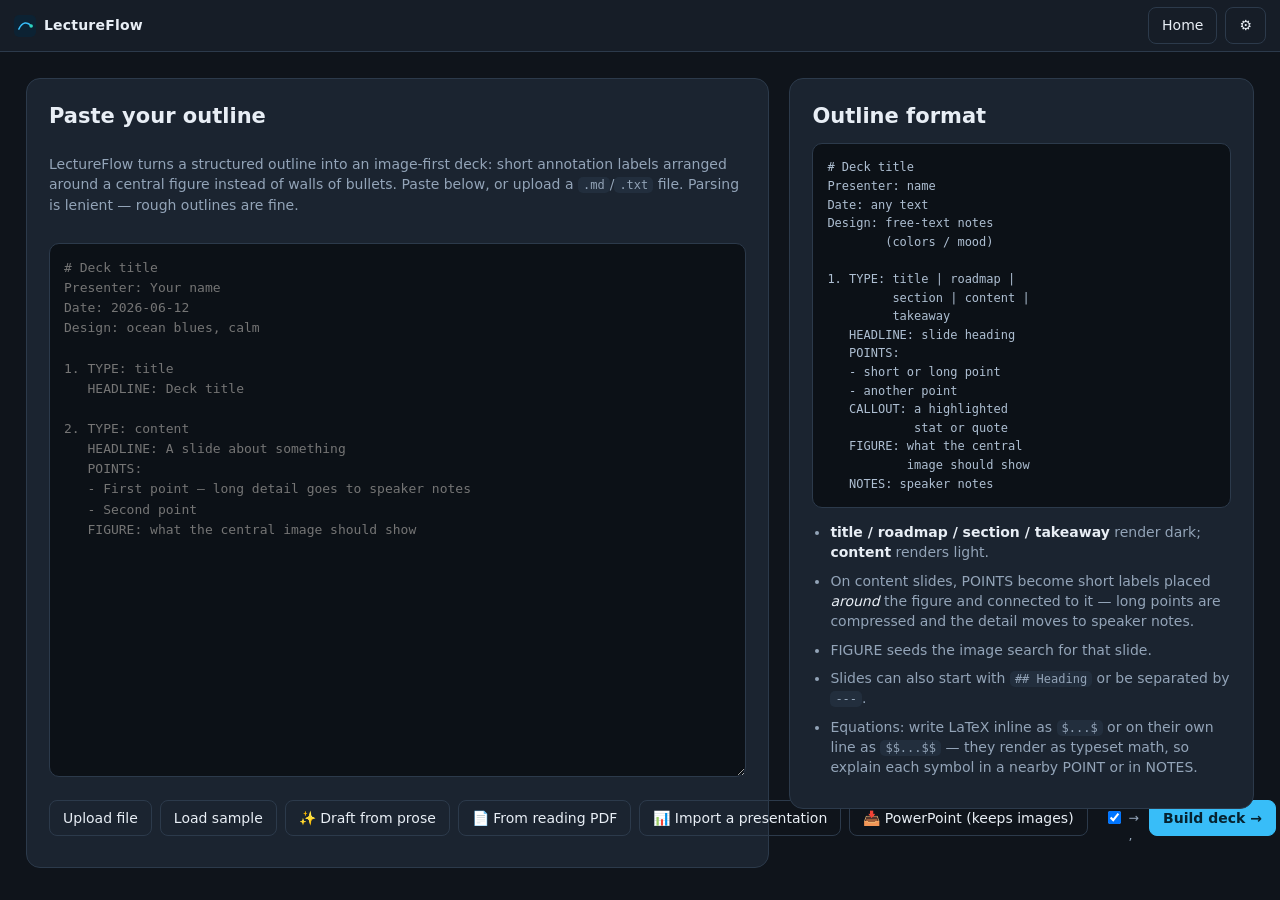
==== commit 7c767981: "Scene kit: cut-out scene layout, plain labels, open bottom lines, image roles Modeled on hand-built " ====
--- a/index.html
+++ b/index.html
@@ -19,6 +19,7 @@
     <button id="btn-undo" class="btn ghost" title="Undo (Ctrl/Cmd+Z)" disabled>↶</button>
     <button id="btn-redo" class="btn ghost" title="Redo (Ctrl/Cmd+Shift+Z)" disabled>↷</button>
     <button id="btn-save" class="btn ghost" title="All changes saved" hidden>✓ Saved</button>
+    <button id="btn-backup-resume" class="btn ghost backup-resume" title="The browser paused writing to your backup folder — click to allow it again" hidden>💾 Resume backup</button>
     <button id="btn-decks"   class="btn ghost" title="Home — all your decks">Home</button>
     <button id="btn-outline" class="btn ghost" title="Paste a new outline">＋ Outline</button>
     <div class="dropdown">
@@ -108,6 +109,7 @@
     <h2>Folders</h2>
     <ul id="folder-list"></ul>
     <button id="btn-new-folder" class="btn small wide">＋ New folder</button>
+    <button id="backup-chip" class="backup-chip" type="button" data-level="bad">💾 Backups</button>
   </aside>
   <section id="home-main">
     <div id="home-head">
@@ -170,6 +172,7 @@
       <button id="btn-check" class="btn small" title="Scan the whole deck for readability and structure issues before you present">✓ Check</button>
       <button id="btn-relayout" class="btn small" title="Reset image and label positions to the automatic layout">✦ Re-layout</button>
       <button id="btn-smart-trim" class="btn small" title="Shorten this slide's labels in your learned style — the full text stays in speaker notes and is restorable">✨ Trim labels</button>
+      <button id="btn-bottom-lines" class="btn small" title="Write a bottom line for every content slide that doesn't have one: its takeaway, or a cliffhanger that leads into the next slide (uses your Anthropic key; never overwrites yours)">✨ Bottom lines</button>
       <button id="btn-add-label" class="btn small" title="Add an annotation label">＋ Label</button>
       <button id="btn-add-text" class="btn small" title="Add a free text box">＋ Text</button>
       <button id="btn-add-overlay" class="btn small" title="Add a recurring element shown on every slide (edit it once, updates everywhere)">↻ Recurring</button>
@@ -195,7 +198,13 @@
           <input type="color" id="sel-bg">
           <button id="sel-bg-clear" class="btn small" title="Remove background fill">⊘</button>
         </span>
-        <button id="sel-chip" class="btn small" title="Switch this label between a dark fill (white text) and a beige fill (dark text)">◐</button>
+        <button id="sel-chip" class="btn small" title="Label style: dark box → beige box → plain text (no box). On the bottom line: dark banner → beige banner → open text">◐</button>
+        <select id="sel-role" class="sel-scope" hidden title="What this image is: the organism itself (cut out), a place or close-up (oval), or evidence like a field photo or diagram (white frame)">
+          <option value="photo">Photo</option>
+          <option value="organism">Organism (cut out)</option>
+          <option value="place">Place / zoom-in (oval)</option>
+          <option value="evidence">Evidence (framed)</option>
+        </select>
         <button id="sel-truncate" class="btn small" title="Truncate label: click a word to cut the tail there; drag across words to cut a middle piece. Original is kept and restorable.">✄</button>
         <button id="sel-split" class="btn small" title="Split off the truncated tail into a follow-up label. Or: double-click a label, click where to cut, and press Enter twice to split there.">↪</button>
         <button id="sel-front" class="btn small" title="Bring forward">▲</button>
@@ -261,8 +270,9 @@
         <input type="checkbox" id="ip-transparent"> Transparent background only
       </label>
       <p class="panel-hint">Openly licensed by default (Google Images, if enabled, is not — check
-      usage rights before reusing). Seeded from this slide's FIGURE; click or drag a
-      result onto the slide. Check an alternate subject to include it too. Attribution is kept and carried into exports.</p>
+      usage rights before reusing). The "Try" suggestions are concrete searches worked out from
+      this slide; click one to search it. Matching textbook figures appear first. Click or drag a
+      result onto the slide. Attribution is kept and carried into exports.</p>
       <div id="ip-upload-zone" class="ip-upload-zone">
         <span>📁 Drag images from your computer here, or <button id="ip-upload-btn" class="link-btn" type="button">browse</button></span>
         <input id="ip-upload" type="file" accept="image/*" multiple hidden>
@@ -304,6 +314,12 @@
       </label>
       <label class="check">
         <input type="checkbox" id="bg-frame"> Thin frame around the slide
+      </label>
+      <label class="check" title="Labels become plain text sitting on the slide instead of dark boxes (Scene slides are always plain unless you change a label with ◐)">
+        <input type="checkbox" id="bg-plain-labels"> Plain labels <span class="muted">(no boxes)</span>
+      </label>
+      <label class="check" title="Each slide's bottom line becomes big open text instead of a banner">
+        <input type="checkbox" id="bg-open-bottom"> Open bottom lines <span class="muted">(no banner)</span>
       </label>
       <label class="check" title="In Present mode: slow Ken Burns drift on full-slide photos, and reveal points one at a time as you advance">
         <input type="checkbox" id="bg-motion"> Cinematic motion in Present <span class="muted">(drift + reveal)</span>
@@ -507,6 +523,29 @@
   </form>
 </dialog>
 
+<!-- ===================== BACKUPS ===================== -->
+<dialog id="backup-modal" class="modal figlib-modal">
+  <h2>💾 Backups &amp; storage</h2>
+  <p id="backup-health" class="modal-sub"></p>
+  <h3 class="backup-h">Automatic backup folder</h3>
+  <p class="modal-sub">Pick a folder once and every deck is copied there as a file whenever it saves. Choose a folder inside <b>Google Drive</b> on this computer (Google Drive for desktop) and your decks reach the cloud automatically too.</p>
+  <p id="backup-folder-state" class="backup-state"></p>
+  <div class="backup-row">
+    <button id="backup-choose" class="btn primary" type="button">Choose backup folder…</button>
+    <button id="backup-resume2" class="btn primary" type="button" hidden>Resume backups</button>
+    <button id="backup-now" class="btn ghost" type="button" hidden>Back up everything now</button>
+  </div>
+  <h3 class="backup-h">Backup file</h3>
+  <p class="modal-sub">Download every deck, folder and template as one .zip. It works in any browser, so save it somewhere safe or upload it to Drive. Your API keys are never included.</p>
+  <p id="backup-download-state" class="backup-state"></p>
+  <div class="backup-row">
+    <button id="backup-download" class="btn ghost" type="button">⬇ Download a full backup</button>
+    <button id="backup-restore" class="btn ghost" type="button" title="Pick a backup .zip, or select the .json files inside your backup folder">⬆ Restore from a backup…</button>
+  </div>
+  <div id="backup-status" class="status" hidden></div>
+  <div class="modal-actions"><button id="backup-close" class="btn ghost" type="button">Close</button></div>
+</dialog>
+
 <!-- ===================== TEXTBOOK FIGURE LIBRARY ===================== -->
 <dialog id="figlib-modal" class="modal figlib-modal">
   <h2>📚 Textbook figures</h2>
@@ -586,6 +625,7 @@
 <input type="file" id="file-outline-pdf" accept=".pdf,application/pdf" hidden>
 <input type="file" id="file-import-pdf" accept=".pdf,application/pdf" hidden>
 <input type="file" id="file-figlib" accept=".pdf,application/pdf" hidden>
+<input type="file" id="file-restore" accept=".zip,.json,application/zip,application/json" multiple hidden>
 <input type="file" id="file-outline-pptx" accept=".pptx,application/vnd.openxmlformats-officedocument.presentationml.presentation" hidden>
 <input type="file" id="file-import" accept=".json,application/json" hidden>
 <input type="file" id="file-outline-batch" accept=".txt,.md,.markdown,.text,text/*" multiple hidden>
--- a/styles.css
+++ b/styles.css
@@ -286,7 +286,9 @@
   border-radius:8px;padding:7px 10px;font:inherit;font-size:13px;
 }
 .ip-search input:focus{outline:none;border-color:var(--accent)}
-.ip-alts{display:flex;flex-wrap:wrap;gap:6px;padding:8px 14px 0}
+.ip-alts{display:flex;flex-wrap:wrap;align-items:center;gap:6px;padding:8px 14px 0}
+.ip-try{font-size:11px;color:var(--ink-dim);text-transform:uppercase;letter-spacing:.06em}
+button.ip-alt-chip{font:inherit;font-size:12px}
 .ip-alt-chip{
   display:flex;align-items:center;gap:5px;font-size:12px;color:var(--ink-dim);cursor:pointer;
   border:1px solid var(--line);border-radius:999px;padding:4px 10px 4px 8px;background:var(--panel2);
@@ -450,6 +452,15 @@
 .drive-item-meta{font-size:11.5px;color:var(--ink-dim);margin-top:2px}
 .drive-item-btns{display:flex;gap:6px;flex-shrink:0}
 .figlib-modal{width:min(620px,94vw)}
+.backup-chip{display:block;width:100%;margin-top:16px;padding:8px 10px;border-radius:9px;border:1px solid var(--line);
+  background:transparent;color:var(--ink-dim);font:inherit;font-size:12px;text-align:left;cursor:pointer;line-height:1.35}
+.backup-chip[data-level="ok"]{color:#6ee7a8;border-color:rgba(110,231,168,.35)}
+.backup-chip[data-level="warn"]{color:#fbbf24;border-color:rgba(251,191,36,.45)}
+.backup-chip[data-level="bad"]{color:#fca5a5;border-color:rgba(252,165,165,.5);background:rgba(252,165,165,.06)}
+.backup-resume{color:#fbbf24;border-color:rgba(251,191,36,.45)}
+.backup-h{font-size:14px;margin:18px 0 4px}
+.backup-state{font-size:12.5px;margin:6px 0}
+.backup-row{display:flex;flex-wrap:wrap;gap:8px;margin:8px 0 4px}
 #figlib-books{list-style:none;padding:0;margin:12px 0}
 #figlib-books .dk-name{flex:1;min-width:0;overflow:hidden;text-overflow:ellipsis;white-space:nowrap}
 #figlib-books .dk-meta{font-size:11px;color:var(--ink-dim);white-space:nowrap}
@@ -473,6 +484,8 @@
 
 /* ---------- fill figures ---------- */
 .fill-modal{width:min(760px,94vw);max-height:88vh;display:flex;flex-direction:column;gap:10px}
+/* a closed dialog must stay hidden even when its own class sets a display mode */
+dialog.modal:not([open]){display:none}
 .fill-head{display:flex;align-items:center;gap:10px}
 .fill-head h2{margin:0;font-size:16px}
 .fill-slidehead{font-size:13px;color:var(--ink-dim)}
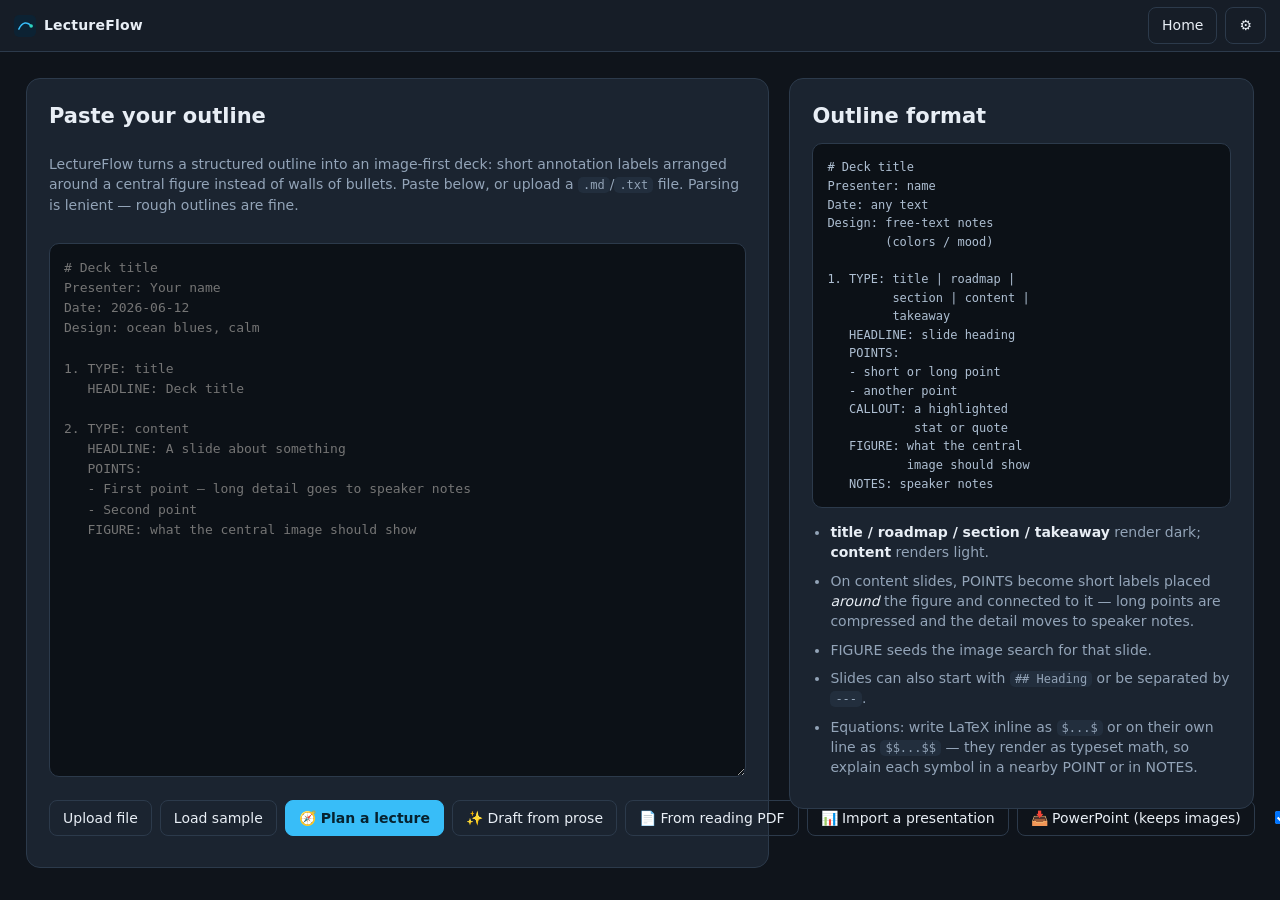
==== commit d60f67d3: "Lecture planner: objectives-driven deck skeleton, series slides, About-me "🧭 Plan a lecture" (home +" ====
--- a/index.html
+++ b/index.html
@@ -63,6 +63,7 @@
       <div class="row outline-actions">
         <button id="btn-outline-file"   class="btn ghost">Upload file</button>
         <button id="btn-outline-sample" class="btn ghost">Load sample</button>
+        <button id="btn-plan" class="btn primary" title="Plan a whole lecture from a topic and your objectives: hook, reveal, objectives, roadmap, topics with series slides and class questions, then a quiz and wrap-up that mirror the objectives">🧭 Plan a lecture</button>
         <button id="btn-outline-prose"  class="btn ghost" title="Paste prose or notes and draft a LectureFlow outline from it">✨ Draft from prose</button>
         <button id="btn-outline-pdf"    class="btn ghost" title="Pick a reading PDF and convert it straight into a LectureFlow outline (uses your Anthropic API key)">📄 From reading PDF</button>
         <button id="btn-outline-import" class="btn ghost" title="Import an existing slide deck (PDF with selectable text) and restyle it into your outline — dense slides are split automatically (uses your Anthropic API key)">📊 Import a presentation</button>
@@ -129,6 +130,7 @@
       <button id="btn-import-deck" class="btn ghost">Import deck</button>
       <button id="btn-batch-outline" class="btn ghost" title="Build a separate deck from each outline .txt file you pick">Batch from outlines</button>
       <button id="btn-from-template" class="btn ghost" title="Start a new deck from a saved skeleton">From template</button>
+      <button id="btn-home-plan" class="btn ghost" title="Plan a whole lecture from a topic and your objectives">🧭 Plan a lecture</button>
       <button id="btn-figlib" class="btn ghost" title="Add your course textbook (PDF) once — its figures and captions are saved so Auto-fill checks the textbook before the web">📚 Textbook figures</button>
       <button id="btn-home-pptx" class="btn ghost" title="Import a PowerPoint (.pptx) directly into a built deck — keeps every image, moves the full text into speaker notes, adds a takeaway to each slide, then pick a theme to restyle (takeaways use your Anthropic API key)">📥 Import PowerPoint</button>
       <button id="btn-new-deck" class="btn primary">＋ New deck</button>
@@ -214,6 +216,8 @@
         <button id="sel-delete" class="btn small danger" title="Delete element">✕</button>
       </span>
       <span class="spacer"></span>
+      <button id="btn-continue-slide" class="btn small" title="Continue this slide: a new slide right after it with the same headline, roots and images, ready for the next idea (for series like “The Water-Vascular System” ×5)">⤵ Continue</button>
+      <button id="btn-save-aboutme" class="btn small" title="Save this slide as your About-me slide: the lecture planner puts it right after the title of every new lecture">👤</button>
       <button id="btn-dup-slide" class="btn small" title="Duplicate slide">⧉</button>
       <button id="btn-del-slide" class="btn small danger" title="Delete slide">🗑</button>
       <span id="slide-pos" class="muted"></span>
@@ -523,6 +527,40 @@
   </form>
 </dialog>
 
+<!-- ===================== PLAN A LECTURE ===================== -->
+<dialog id="plan-modal" class="modal plan-modal">
+  <h2>🧭 Plan a lecture</h2>
+  <p class="modal-sub">Give the topic and what students should get out of it. LectureFlow writes the whole lecture in your deck's shape: hook and reveal, objectives, a roadmap that returns before each topic, topics with series slides and class questions, then a quiz and wrap-up that mirror the objectives one to one.</p>
+  <div class="plan-grid">
+    <label class="field">Topic <input id="plan-topic" type="text" placeholder="e.g. Echinodermata"></label>
+    <label class="field">Course <input id="plan-course" type="text" placeholder="e.g. BIO1020"></label>
+    <label class="field">Your name <input id="plan-presenter" type="text" placeholder="e.g. Dr. Paul Helfrich"></label>
+    <label class="field">Topics <select id="plan-n"><option>3</option><option selected>4</option><option>5</option></select></label>
+  </div>
+  <label class="field">Lecture objectives <span class="muted">(one per line; leave blank and they'll be proposed. Each becomes a topic, a quiz question and a wrap-up point)</span>
+    <textarea id="plan-objectives" rows="4" placeholder="Describe the major groups and commonalities in Echinodermata&#10;Understand the echinoderm's complex evolutionary history&#10;Appreciate the power of the water vascular system&#10;Recognize current topics in echinoderm research"></textarea>
+  </label>
+  <label class="field">Course objectives <span class="muted">(optional, kept in the notes)</span>
+    <textarea id="plan-course-obj" rows="2"></textarea>
+  </label>
+  <label class="field">Source material <span class="muted">(optional: paste notes or reading text to build from)</span>
+    <textarea id="plan-source" rows="3"></textarea>
+  </label>
+  <div class="plan-checks">
+    <label class="check"><input type="checkbox" id="plan-hook" checked> Open with a hook and reveal</label>
+    <label class="check"><input type="checkbox" id="plan-active" checked> A class question or demo in every topic</label>
+    <label class="check"><input type="checkbox" id="plan-analogy" checked> Everyday analogies</label>
+    <label class="check"><input type="checkbox" id="plan-aboutme" checked> Insert my About-me slide <span class="muted" id="plan-aboutme-state"></span></label>
+    <label class="check"><input type="checkbox" id="plan-build" checked> Build the deck right away</label>
+    <label class="check"><input type="checkbox" id="plan-fill" checked> Then find images automatically</label>
+  </div>
+  <div id="plan-status" class="status" hidden></div>
+  <div class="modal-actions">
+    <button id="plan-cancel" class="btn ghost" type="button">Cancel</button>
+    <button id="plan-go" class="btn primary" type="button">Plan lecture</button>
+  </div>
+</dialog>
+
 <!-- ===================== BACKUPS ===================== -->
 <dialog id="backup-modal" class="modal figlib-modal">
   <h2>💾 Backups &amp; storage</h2>
--- a/styles.css
+++ b/styles.css
@@ -452,6 +452,10 @@
 .drive-item-meta{font-size:11.5px;color:var(--ink-dim);margin-top:2px}
 .drive-item-btns{display:flex;gap:6px;flex-shrink:0}
 .figlib-modal{width:min(620px,94vw)}
+.plan-modal{width:min(720px,94vw)}
+.plan-grid{display:grid;grid-template-columns:2fr 1fr 2fr 1fr;gap:10px}
+@media (max-width:700px){.plan-grid{grid-template-columns:1fr 1fr}}
+.plan-checks{display:grid;grid-template-columns:1fr 1fr;gap:4px 16px;margin:8px 0}
 .backup-chip{display:block;width:100%;margin-top:16px;padding:8px 10px;border-radius:9px;border:1px solid var(--line);
   background:transparent;color:var(--ink-dim);font:inherit;font-size:12px;text-align:left;cursor:pointer;line-height:1.35}
 .backup-chip[data-level="ok"]{color:#6ee7a8;border-color:rgba(110,231,168,.35)}
